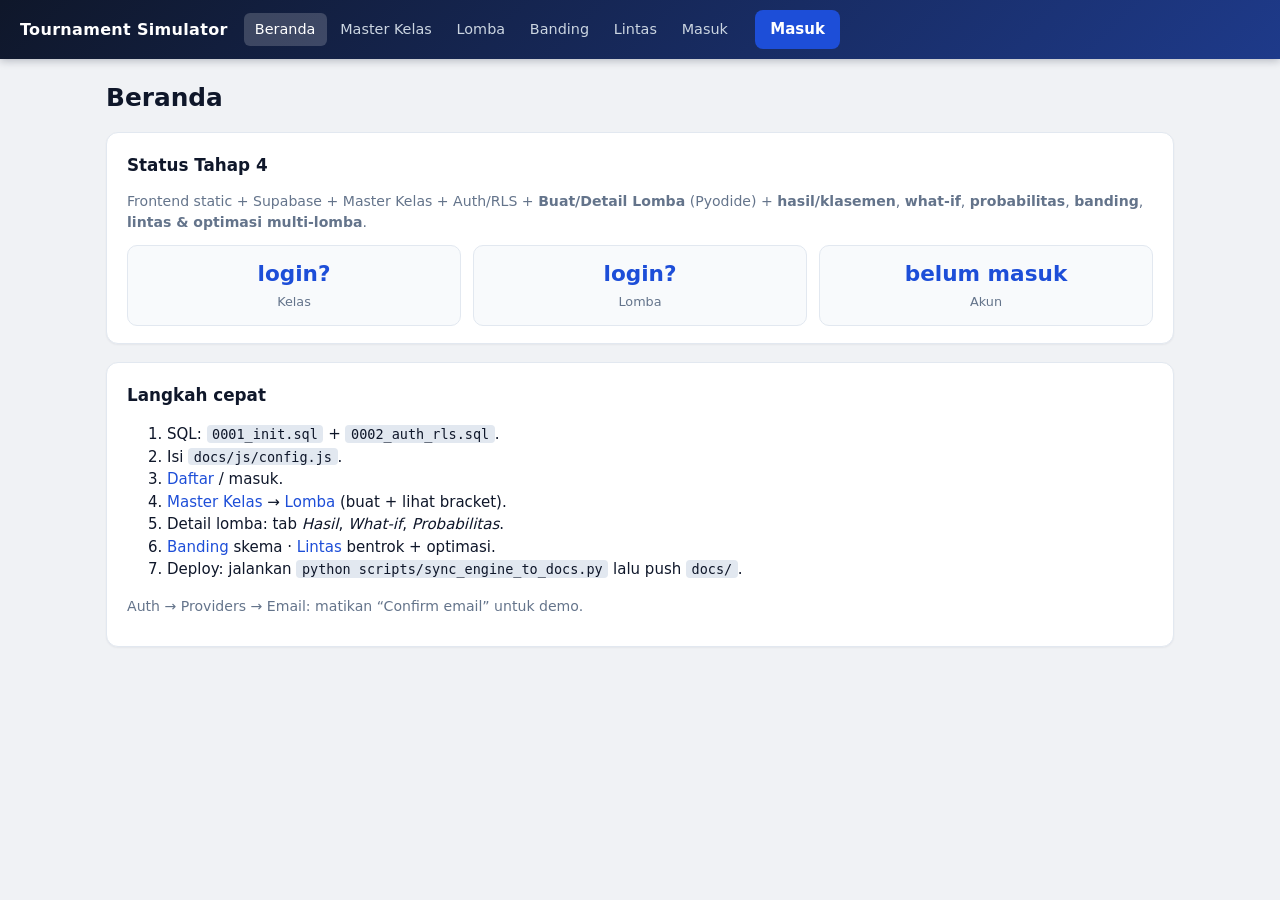
==== docs/index.html @ f904af0b "Tournament simulator: static frontend + Supabase (Tahap 1-4) + walkover/manual" ====
<!DOCTYPE html>
<html lang="id">
<head>
  <meta charset="utf-8">
  <meta name="viewport" content="width=device-width, initial-scale=1">
  <title>Tournament Simulator</title>
  <link rel="stylesheet" href="css/styles.css">
</head>
<body>
  <header class="topbar">
    <a class="brand" href="index.html">Tournament Simulator</a>
    <nav class="topnav">
      <a href="index.html">Beranda</a>
      <a href="kelas.html">Master Kelas</a>
      <a href="lomba.html">Lomba</a>
      <a href="banding.html">Banding</a>
      <a href="lintas.html">Lintas</a>
      <a href="login.html">Masuk</a>
    </nav>
    <span id="auth-slot"></span>
  </header>
  <main>
    <h1 class="page-title">Beranda</h1>
    <div id="cfg-banner" class="phase-banner" hidden>
      Supabase belum dikonfigurasi. Isi <code>docs/js/config.js</code>
      (Project URL + <strong>anon public</strong> key), jalankan migrasi SQL,
      lalu muat ulang halaman.
    </div>
    <div id="flash" class="flash" hidden></div>
    <div id="err" class="err" hidden></div>

    <div class="card">
      <h2>Status Tahap 4</h2>
      <p class="hint">
        Frontend static + Supabase + Master Kelas + Auth/RLS +
        <strong>Buat/Detail Lomba</strong> (Pyodide) +
        <strong>hasil/klasemen</strong>, <strong>what-if</strong>,
        <strong>probabilitas</strong>, <strong>banding</strong>,
        <strong>lintas &amp; optimasi multi-lomba</strong>.
      </p>
      <div class="stats">
        <div class="stat"><b id="stat-kelas">-</b><span>Kelas</span></div>
        <div class="stat"><b id="stat-lomba">-</b><span>Lomba</span></div>
        <div class="stat"><b id="stat-user">-</b><span>Akun</span></div>
      </div>
    </div>

    <div class="card">
      <h2>Langkah cepat</h2>
      <ol>
        <li>SQL: <code>0001_init.sql</code> + <code>0002_auth_rls.sql</code>.</li>
        <li>Isi <code>docs/js/config.js</code>.</li>
        <li><a href="login.html?mode=daftar">Daftar</a> / masuk.</li>
        <li><a href="kelas.html">Master Kelas</a> → <a href="lomba.html">Lomba</a> (buat + lihat bracket).</li>
        <li>Detail lomba: tab <em>Hasil</em>, <em>What-if</em>, <em>Probabilitas</em>.</li>
        <li><a href="banding.html">Banding</a> skema · <a href="lintas.html">Lintas</a> bentrok + optimasi.</li>
        <li>Deploy: jalankan <code>python scripts/sync_engine_to_docs.py</code> lalu push <code>docs/</code>.</li>
      </ol>
      <p class="hint">Auth → Providers → Email: matikan “Confirm email” untuk demo.</p>
    </div>
  </main>
  <script src="js/config.js"></script>
  <script src="js/api.js"></script>
  <script src="js/auth.js"></script>
  <script src="js/main.js"></script>
  <script src="js/home.js"></script>
</body>
</html>
---- docs/css/styles.css ----
*{box-sizing:border-box}
body{margin:0;font-family:system-ui,-apple-system,'Segoe UI',Roboto,Arial,sans-serif;
  background:#f0f2f5;color:#0f172a;line-height:1.5;font-size:15px}
a{color:#1d4ed8;text-decoration:none}
a:hover{text-decoration:underline}
.topbar{background:linear-gradient(135deg,#0f172a 0%,#1e3a8a 100%);color:#fff;
  padding:.65rem 1.25rem;display:flex;flex-wrap:wrap;align-items:center;gap:.35rem 1rem;
  box-shadow:0 2px 8px rgba(15,23,42,.25)}
.brand{font-weight:700;font-size:1rem;letter-spacing:.02em;color:#fff;white-space:nowrap}
.brand:hover{text-decoration:none;opacity:.9}
.topnav{display:flex;flex-wrap:wrap;gap:.15rem}
.topnav a{color:#cbd5e1;padding:.35rem .7rem;border-radius:6px;font-size:.9rem}
.topnav a:hover{background:rgba(255,255,255,.12);color:#fff;text-decoration:none}
.topnav a.active{background:rgba(255,255,255,.18);color:#fff}
main{max-width:1100px;margin:1.25rem auto;padding:0 1rem 2.5rem}
.page-title{margin:.25rem 0 1rem;font-size:1.55rem;font-weight:700;color:#0f172a}
.flash{background:#ecfdf5;border:1px solid #6ee7b7;color:#065f46;
  padding:.7rem 1rem;border-radius:8px;margin-bottom:1rem;font-weight:600}
.err{background:#fef2f2;border:1px solid #fca5a5;color:#991b1b;
  padding:.7rem 1rem;border-radius:8px;margin-bottom:1rem}
.card{background:#fff;border:1px solid #e2e8f0;border-radius:12px;
  padding:1.1rem 1.25rem;margin-bottom:1.1rem;box-shadow:0 1px 2px rgba(15,23,42,.05)}
.card h2,.card h3{margin:.15rem 0 .75rem;font-size:1.05rem;font-weight:700;color:#0f172a}
.badge{display:inline-block;background:#e0e7ff;color:#3730a3;border-radius:999px;
  padding:.15rem .65rem;font-size:.8rem;font-weight:600}
.badge.alt{background:#f1f5f9;color:#334155}
.badge.ok{background:#d1fae5;color:#065f46}
.badge.warn{background:#fef3c7;color:#92400e}
.stats{display:grid;grid-template-columns:repeat(auto-fit,minmax(140px,1fr));gap:.75rem}
.stat{background:#f8fafc;border:1px solid #e2e8f0;border-radius:10px;padding:.75rem;text-align:center}
.stat b{display:block;font-size:1.35rem;color:#1d4ed8}
.stat span{font-size:.8rem;color:#64748b}
table{border-collapse:collapse;width:100%;background:#fff;font-size:.92rem}
th,td{border:1px solid #e2e8f0;padding:.5rem .7rem;text-align:left;vertical-align:top}
th{background:#f8fafc;font-weight:700;color:#334155;white-space:nowrap}
tr:nth-child(even) td{background:#f8fafc}
pre{background:#0f172a;color:#e2e8f0;padding:.9rem 1rem;border-radius:10px;
  overflow:auto;font-size:.85rem;line-height:1.45;margin:.5rem 0 0}
label{display:inline-block;font-weight:600;color:#334155;margin:.35rem 0 .15rem}
input[type=text],input:not([type]),input[type=number],select,textarea{
  border:1px solid #cbd5e1;border-radius:8px;padding:.45rem .65rem;font:inherit;
  background:#fff;color:#0f172a;max-width:100%}
input:focus,select:focus,textarea:focus{outline:2px solid #93c5fd;border-color:#3b82f6}
button,.btn{display:inline-block;background:#1d4ed8;color:#fff;border:none;
  border-radius:8px;padding:.5rem .95rem;font:inherit;font-weight:600;cursor:pointer}
button:hover,.btn:hover{background:#1e40af;text-decoration:none}
button.ghost,button.danger{background:#fff;color:#b91c1c;border:1px solid #fca5a5}
button.ghost:hover,.danger:hover{background:#fef2f2}
.form-grid{display:grid;grid-template-columns:repeat(auto-fill,minmax(160px,1fr));gap:.65rem .9rem}
.form-grid .full{grid-column:1/-1}
.actions{display:flex;flex-wrap:wrap;gap:.65rem;align-items:center;margin-top:.85rem}
.empty{color:#64748b;font-style:italic;padding:.5rem 0}
.hint{color:#64748b;font-size:.88rem;margin:.25rem 0 .75rem}
td.actions-cell{white-space:nowrap}
.phase-banner{background:#eff6ff;border:1px solid #bfdbfe;color:#1e40af;
  padding:.65rem 1rem;border-radius:8px;margin-bottom:1rem;font-size:.92rem}
code{background:#e2e8f0;border-radius:4px;padding:.05rem .35rem;font-size:.9em}
.subnav{display:flex;flex-wrap:wrap;gap:.4rem;margin:.75rem 0 1rem}
.subnav a{background:#fff;border:1px solid #e2e8f0;color:#334155;border-radius:999px;
  padding:.35rem .9rem;font-size:.88rem;font-weight:600}
.subnav a:hover{border-color:#93c5fd;color:#1d4ed8;text-decoration:none}
.subnav a.primary{background:#1d4ed8;border-color:#1d4ed8;color:#fff}
.subnav a.primary:hover{background:#1e40af;color:#fff}
.checks{display:flex;flex-wrap:wrap;gap:.35rem .85rem;max-height:220px;overflow:auto}
.checks label{font-weight:500;color:#334155}
.meta{display:flex;flex-wrap:wrap;gap:.4rem;margin:.35rem 0 .75rem}
.grid2{display:grid;grid-template-columns:repeat(auto-fit,minmax(280px,1fr));gap:1rem}
select{border:1px solid #cbd5e1;border-radius:8px;padding:.4rem .55rem;font:inherit;background:#fff}
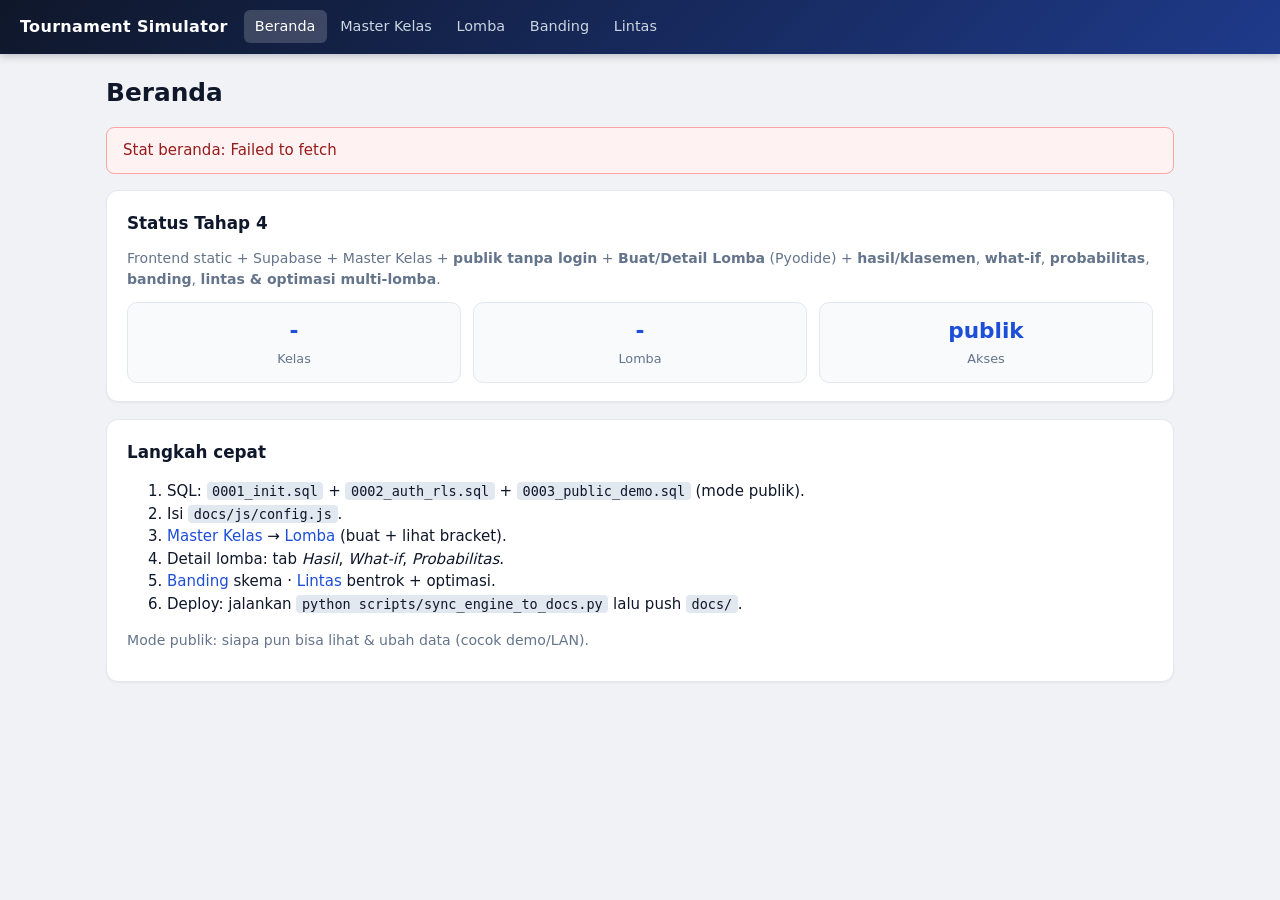
==== commit b4435a4a: "mode publik: hapus login dari UI + migration 0003 RLS off" ====
--- a/docs/index.html
+++ b/docs/index.html
@@ -15,7 +15,6 @@
       <a href="lomba.html">Lomba</a>
       <a href="banding.html">Banding</a>
       <a href="lintas.html">Lintas</a>
-      <a href="login.html">Masuk</a>
     </nav>
     <span id="auth-slot"></span>
   </header>
@@ -32,7 +31,7 @@
     <div class="card">
       <h2>Status Tahap 4</h2>
       <p class="hint">
-        Frontend static + Supabase + Master Kelas + Auth/RLS +
+        Frontend static + Supabase + Master Kelas + <strong>publik tanpa login</strong> +
         <strong>Buat/Detail Lomba</strong> (Pyodide) +
         <strong>hasil/klasemen</strong>, <strong>what-if</strong>,
         <strong>probabilitas</strong>, <strong>banding</strong>,
@@ -41,22 +40,21 @@
       <div class="stats">
         <div class="stat"><b id="stat-kelas">-</b><span>Kelas</span></div>
         <div class="stat"><b id="stat-lomba">-</b><span>Lomba</span></div>
-        <div class="stat"><b id="stat-user">-</b><span>Akun</span></div>
+        <div class="stat"><b id="stat-user">-</b><span>Akses</span></div>
       </div>
     </div>
 
     <div class="card">
       <h2>Langkah cepat</h2>
       <ol>
-        <li>SQL: <code>0001_init.sql</code> + <code>0002_auth_rls.sql</code>.</li>
+        <li>SQL: <code>0001_init.sql</code> + <code>0002_auth_rls.sql</code> + <code>0003_public_demo.sql</code> (mode publik).</li>
         <li>Isi <code>docs/js/config.js</code>.</li>
-        <li><a href="login.html?mode=daftar">Daftar</a> / masuk.</li>
         <li><a href="kelas.html">Master Kelas</a> → <a href="lomba.html">Lomba</a> (buat + lihat bracket).</li>
         <li>Detail lomba: tab <em>Hasil</em>, <em>What-if</em>, <em>Probabilitas</em>.</li>
         <li><a href="banding.html">Banding</a> skema · <a href="lintas.html">Lintas</a> bentrok + optimasi.</li>
         <li>Deploy: jalankan <code>python scripts/sync_engine_to_docs.py</code> lalu push <code>docs/</code>.</li>
       </ol>
-      <p class="hint">Auth → Providers → Email: matikan “Confirm email” untuk demo.</p>
+      <p class="hint">Mode publik: siapa pun bisa lihat &amp; ubah data (cocok demo/LAN).</p>
     </div>
   </main>
   <script src="js/config.js"></script>
